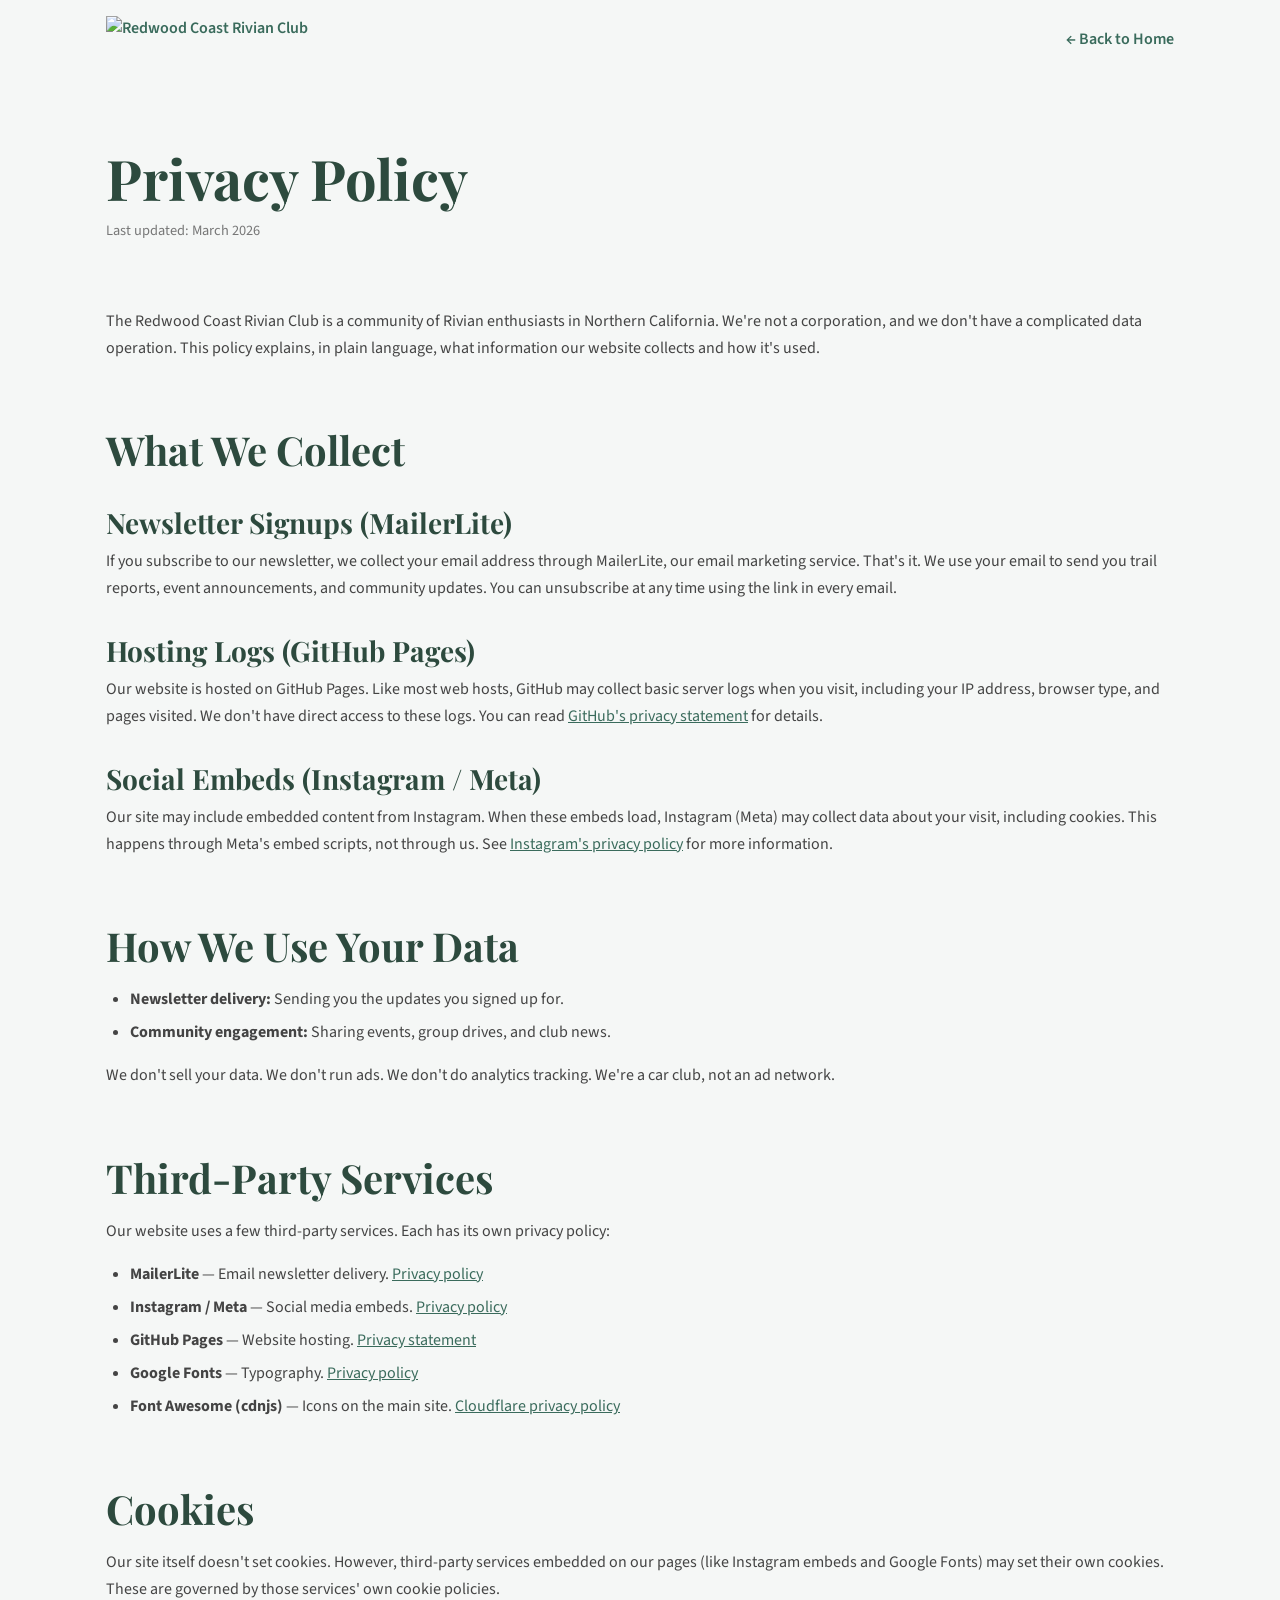
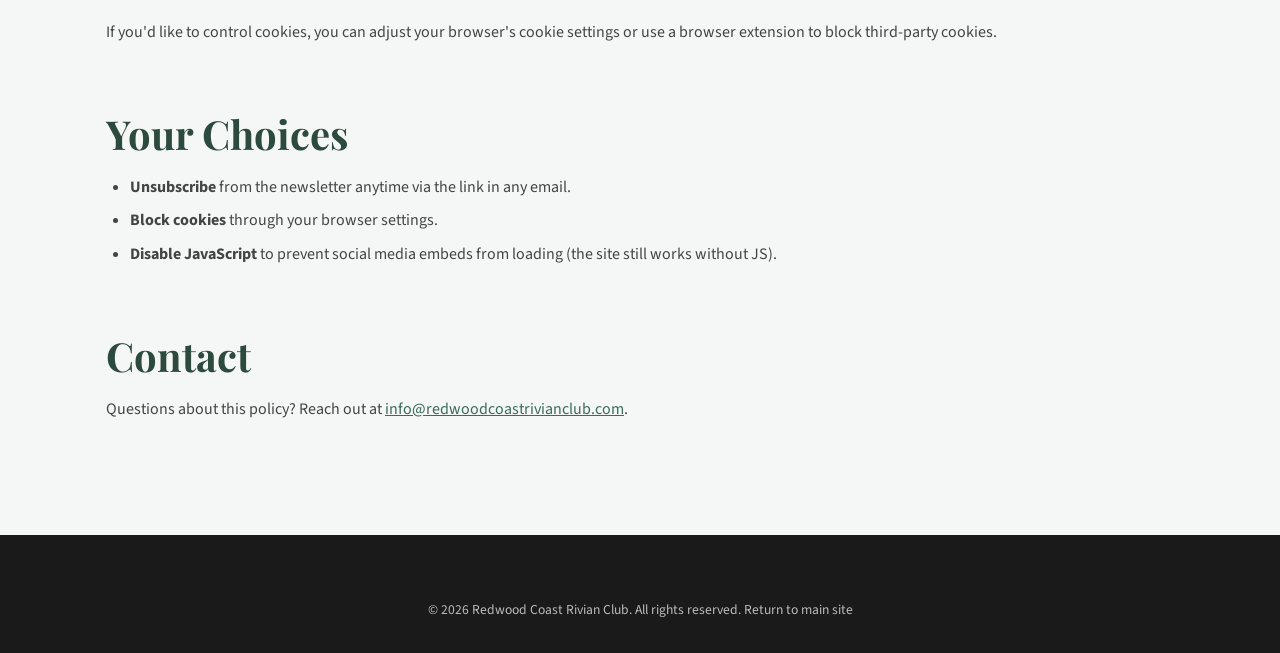
==== privacy.html @ cc13bd81 "feat: privacy policy page Co-Authored-By: Claude Opus 4.6 <noreply@anthropic.com>" ====
<!DOCTYPE html>
<html lang="en">
<head>
  <meta charset="UTF-8">
  <meta name="viewport" content="width=device-width, initial-scale=1.0">
  <title>Privacy Policy — Redwood Coast Rivian Club</title>
  <meta name="description" content="Privacy policy for the Redwood Coast Rivian Club website.">
  <link rel="preconnect" href="https://fonts.googleapis.com">
  <link rel="preconnect" href="https://fonts.gstatic.com" crossorigin>
  <link href="https://fonts.googleapis.com/css2?family=Playfair+Display:wght@400;700&family=Source+Sans+3:wght@400;600;700&display=swap" rel="stylesheet">
  <link rel="stylesheet" href="css/style.css">
  <style>
    /* Privacy page-specific layout */
    .privacy-nav {
      display: flex;
      align-items: center;
      justify-content: space-between;
      height: var(--nav-height);
    }
    .privacy-nav img {
      height: 48px;
      width: auto;
    }
    .privacy-nav a {
      font-weight: 600;
    }
    .privacy-body {
      padding-top: var(--space-lg);
      padding-bottom: var(--space-xl);
    }
    .privacy-body h1 {
      margin-bottom: var(--space-xs);
    }
    .privacy-body .last-updated {
      color: #777;
      font-size: 0.9rem;
      margin-bottom: var(--space-lg);
    }
    .privacy-body h2 {
      margin-top: var(--space-lg);
      margin-bottom: var(--space-sm);
    }
    .privacy-body h3 {
      margin-top: var(--space-md);
      margin-bottom: var(--space-xs);
    }
    .privacy-body p,
    .privacy-body li {
      color: #444;
      line-height: 1.7;
    }
    .privacy-body ul {
      list-style: disc;
      padding-left: 1.5rem;
      margin-bottom: var(--space-sm);
    }
    .privacy-body ul li {
      margin-bottom: 6px;
    }
    .privacy-body a {
      text-decoration: underline;
    }
  </style>
</head>
<body>

  <!-- Simplified Navigation -->
  <nav class="nav">
    <div class="container privacy-nav">
      <a href="index.html">
        <img src="images/logo.png" alt="Redwood Coast Rivian Club">
      </a>
      <a href="index.html">&larr; Back to Home</a>
    </div>
  </nav>

  <!-- Privacy Policy Content -->
  <main class="privacy-body">
    <div class="container">

      <h1>Privacy Policy</h1>
      <p class="last-updated">Last updated: March 2026</p>

      <p>The Redwood Coast Rivian Club is a community of Rivian enthusiasts in Northern California. We're not a corporation, and we don't have a complicated data operation. This policy explains, in plain language, what information our website collects and how it's used.</p>

      <h2>What We Collect</h2>

      <h3>Newsletter Signups (MailerLite)</h3>
      <p>If you subscribe to our newsletter, we collect your email address through MailerLite, our email marketing service. That's it. We use your email to send you trail reports, event announcements, and community updates. You can unsubscribe at any time using the link in every email.</p>

      <h3>Hosting Logs (GitHub Pages)</h3>
      <p>Our website is hosted on GitHub Pages. Like most web hosts, GitHub may collect basic server logs when you visit, including your IP address, browser type, and pages visited. We don't have direct access to these logs. You can read <a href="https://docs.github.com/en/site-policy/privacy-policies/github-general-privacy-statement" target="_blank" rel="noopener">GitHub's privacy statement</a> for details.</p>

      <h3>Social Embeds (Instagram / Meta)</h3>
      <p>Our site may include embedded content from Instagram. When these embeds load, Instagram (Meta) may collect data about your visit, including cookies. This happens through Meta's embed scripts, not through us. See <a href="https://privacycenter.instagram.com/policy" target="_blank" rel="noopener">Instagram's privacy policy</a> for more information.</p>

      <h2>How We Use Your Data</h2>
      <ul>
        <li><strong>Newsletter delivery:</strong> Sending you the updates you signed up for.</li>
        <li><strong>Community engagement:</strong> Sharing events, group drives, and club news.</li>
      </ul>
      <p>We don't sell your data. We don't run ads. We don't do analytics tracking. We're a car club, not an ad network.</p>

      <h2>Third-Party Services</h2>
      <p>Our website uses a few third-party services. Each has its own privacy policy:</p>
      <ul>
        <li><strong>MailerLite</strong> — Email newsletter delivery. <a href="https://www.mailerlite.com/legal/privacy-policy" target="_blank" rel="noopener">Privacy policy</a></li>
        <li><strong>Instagram / Meta</strong> — Social media embeds. <a href="https://privacycenter.instagram.com/policy" target="_blank" rel="noopener">Privacy policy</a></li>
        <li><strong>GitHub Pages</strong> — Website hosting. <a href="https://docs.github.com/en/site-policy/privacy-policies/github-general-privacy-statement" target="_blank" rel="noopener">Privacy statement</a></li>
        <li><strong>Google Fonts</strong> — Typography. <a href="https://policies.google.com/privacy" target="_blank" rel="noopener">Privacy policy</a></li>
        <li><strong>Font Awesome (cdnjs)</strong> — Icons on the main site. <a href="https://www.cloudflare.com/privacypolicy/" target="_blank" rel="noopener">Cloudflare privacy policy</a></li>
      </ul>

      <h2>Cookies</h2>
      <p>Our site itself doesn't set cookies. However, third-party services embedded on our pages (like Instagram embeds and Google Fonts) may set their own cookies. These are governed by those services' own cookie policies.</p>
      <p>If you'd like to control cookies, you can adjust your browser's cookie settings or use a browser extension to block third-party cookies.</p>

      <h2>Your Choices</h2>
      <ul>
        <li><strong>Unsubscribe</strong> from the newsletter anytime via the link in any email.</li>
        <li><strong>Block cookies</strong> through your browser settings.</li>
        <li><strong>Disable JavaScript</strong> to prevent social media embeds from loading (the site still works without JS).</li>
      </ul>

      <h2>Contact</h2>
      <p>Questions about this policy? Reach out at <a href="mailto:info@redwoodcoastrivianclub.com">info@redwoodcoastrivianclub.com</a>.</p>

    </div>
  </main>

  <!-- Footer -->
  <footer class="footer">
    <div class="container">
      <div class="footer-bottom" style="border-top: none; padding-top: 0;">
        <p>&copy; 2026 Redwood Coast Rivian Club. All rights reserved. <a href="index.html" style="color: rgba(255,255,255,0.7);">Return to main site</a></p>
      </div>
    </div>
  </footer>

</body>
</html>
---- css/style.css ----
/* ============================
   Redwood Coast Rivian Club
   PNW Nature Theme
   ============================ */

:root {
  /* Brand palette — Pacific Northwest Nature */
  --forest: #2D4A3E;
  --evergreen: #3A6B5C;
  --mist: #B8C9C0;
  --fog: #E8EDEA;
  --cloud: #F5F7F6;
  --bark: #8B6F4E;
  --white: #FFFFFF;
  --charcoal: #1A1A1A;

  /* Typography */
  --font-heading: 'Playfair Display', Georgia, serif;
  --font-body: 'Source Sans 3', -apple-system, BlinkMacSystemFont, sans-serif;

  /* Spacing */
  --space-xs: 8px;
  --space-sm: 16px;
  --space-md: 32px;
  --space-lg: 64px;
  --space-xl: 96px;

  /* Layout */
  --nav-height: 80px;
  --container-max: 1100px;

  /* Radius */
  --radius-sm: 6px;
  --radius-md: 12px;
  --radius-lg: 20px;

  /* Shadows */
  --shadow-sm: 0 2px 8px rgba(0,0,0,0.06);
  --shadow-md: 0 8px 24px rgba(0,0,0,0.10);
  --shadow-lg: 0 16px 48px rgba(0,0,0,0.14);
}

/* ============================
   Reset
   ============================ */

*,
*::before,
*::after {
  box-sizing: border-box;
  margin: 0;
  padding: 0;
}

html {
  scroll-behavior: smooth;
  scroll-padding-top: var(--nav-height);
}

body {
  font-family: var(--font-body);
  font-size: 1rem;
  line-height: 1.6;
  color: var(--charcoal);
  background-color: var(--cloud);
  -webkit-font-smoothing: antialiased;
  -moz-osx-font-smoothing: grayscale;
}

img {
  max-width: 100%;
  height: auto;
  display: block;
}

ul, ol {
  list-style: none;
}

a {
  color: var(--evergreen);
  text-decoration: none;
  transition: color 0.3s ease;
}

a:hover {
  color: var(--forest);
}

/* ============================
   Typography
   ============================ */

h1, h2, h3, h4, h5, h6 {
  font-family: var(--font-heading);
  font-weight: 700;
  line-height: 1.2;
  color: var(--forest);
}

h1 {
  font-size: clamp(2rem, 5vw, 3.5rem);
}

h2 {
  font-size: clamp(1.6rem, 4vw, 2.5rem);
}

h3 {
  font-size: clamp(1.25rem, 3vw, 1.75rem);
}

h4 {
  font-size: clamp(1.1rem, 2.5vw, 1.35rem);
}

h5 {
  font-size: clamp(1rem, 2vw, 1.15rem);
}

h6 {
  font-size: clamp(0.9rem, 1.5vw, 1rem);
}

p {
  margin-bottom: var(--space-sm);
}

/* ============================
   Layout Utilities
   ============================ */

.container {
  max-width: var(--container-max);
  margin-left: auto;
  margin-right: auto;
  padding-left: var(--space-sm);
  padding-right: var(--space-sm);
}

.section {
  padding-top: var(--space-xl);
  padding-bottom: var(--space-xl);
}

.section-header {
  text-align: center;
  margin-bottom: var(--space-lg);
}

.section-header h2 {
  margin-bottom: var(--space-xs);
}

.section-header p {
  font-size: 1.125rem;
  color: var(--evergreen);
  max-width: 600px;
  margin-left: auto;
  margin-right: auto;
}

/* ============================
   Buttons
   ============================ */

.btn {
  display: inline-block;
  padding: 14px 32px;
  border-radius: var(--radius-sm);
  font-family: var(--font-body);
  font-size: 1rem;
  font-weight: 600;
  text-align: center;
  cursor: pointer;
  border: 2px solid transparent;
  transition: all 0.3s ease;
}

.btn-primary {
  background-color: var(--evergreen);
  color: var(--white);
  border-color: var(--evergreen);
}

.btn-primary:hover {
  background-color: var(--forest);
  border-color: var(--forest);
  color: var(--white);
  transform: translateY(-2px);
  box-shadow: var(--shadow-md);
}

.btn-outline {
  background-color: transparent;
  color: var(--white);
  border-color: var(--white);
}

.btn-outline:hover {
  background-color: var(--white);
  color: var(--forest);
  transform: translateY(-2px);
  box-shadow: var(--shadow-md);
}

/* ============================
   Navigation
   ============================ */

.nav {
  position: sticky;
  top: 0;
  z-index: 1000;
  background: rgba(245, 247, 246, 0.85);
  backdrop-filter: blur(12px);
  -webkit-backdrop-filter: blur(12px);
  transition: background 0.3s ease, box-shadow 0.3s ease;
}

.nav.scrolled {
  background: rgba(245, 247, 246, 0.95);
  box-shadow: var(--shadow-sm);
}

.nav-inner {
  display: flex;
  align-items: center;
  justify-content: space-between;
  height: var(--nav-height);
}

.nav-logo img {
  height: 48px;
  width: auto;
}

.nav-menu {
  display: flex;
  align-items: center;
  gap: var(--space-lg);
}

.nav-links {
  display: flex;
  gap: 32px;
  align-items: center;
}

.nav-link {
  font-weight: 600;
  color: var(--charcoal);
  position: relative;
  font-size: 0.95rem;
  letter-spacing: 0.01em;
}

.nav-link::after {
  content: '';
  position: absolute;
  bottom: -4px;
  left: 0;
  width: 100%;
  height: 2px;
  background-color: var(--evergreen);
  transform: scaleX(0);
  transform-origin: right;
  transition: transform 0.3s ease;
}

.nav-link:hover {
  color: var(--evergreen);
}

.nav-link:hover::after {
  transform: scaleX(1);
  transform-origin: left;
}

.nav-social {
  display: flex;
  gap: 16px;
  font-size: 1.1rem;
}

.nav-social a {
  color: var(--charcoal);
  transition: color 0.3s ease, transform 0.3s ease;
}

.nav-social a:hover {
  color: var(--evergreen);
  transform: translateY(-1px);
}

/* Hamburger toggle */
.nav-toggle {
  display: none;
  flex-direction: column;
  justify-content: center;
  align-items: center;
  gap: 5px;
  width: 40px;
  height: 40px;
  background: none;
  border: none;
  cursor: pointer;
  padding: 0;
  z-index: 1001;
}

.nav-toggle span {
  display: block;
  width: 24px;
  height: 2px;
  background-color: var(--charcoal);
  border-radius: 2px;
  transition: transform 0.3s ease, opacity 0.3s ease;
}

.nav-toggle.active span:nth-child(1) {
  transform: translateY(7px) rotate(45deg);
  background-color: var(--white);
}

.nav-toggle.active span:nth-child(2) {
  opacity: 0;
}

.nav-toggle.active span:nth-child(3) {
  transform: translateY(-7px) rotate(-45deg);
  background-color: var(--white);
}

/* Mobile menu */
body.menu-open {
  overflow: hidden;
}

@media (max-width: 768px) {
  .nav-toggle {
    display: flex;
  }

  .nav-menu {
    position: fixed;
    inset: 0;
    background: var(--forest);
    flex-direction: column;
    justify-content: center;
    align-items: center;
    gap: var(--space-lg);
    opacity: 0;
    visibility: hidden;
    transition: opacity 0.4s ease, visibility 0.4s ease;
    z-index: 1000;
  }

  .nav-menu.active {
    opacity: 1;
    visibility: visible;
  }

  .nav-links {
    flex-direction: column;
    gap: var(--space-md);
    text-align: center;
  }

  .nav-link {
    font-size: 1.6rem;
    color: var(--white);
    opacity: 0;
    transform: translateY(20px);
    transition: opacity 0.4s ease, transform 0.4s ease, color 0.3s ease;
  }

  .nav-link::after {
    background-color: var(--white);
    bottom: -6px;
  }

  .nav-link:hover {
    color: var(--mist);
  }

  .nav-menu.active .nav-link {
    opacity: 1;
    transform: translateY(0);
  }

  .nav-menu.active li:nth-child(1) .nav-link { transition-delay: 0.1s; }
  .nav-menu.active li:nth-child(2) .nav-link { transition-delay: 0.15s; }
  .nav-menu.active li:nth-child(3) .nav-link { transition-delay: 0.2s; }
  .nav-menu.active li:nth-child(4) .nav-link { transition-delay: 0.25s; }

  .nav-social {
    gap: var(--space-md);
    font-size: 1.4rem;
  }

  .nav-social a {
    color: rgba(255, 255, 255, 0.7);
  }

  .nav-social a:hover {
    color: var(--white);
  }
}

/* ============================
   Hero Section
   ============================ */

.hero {
  position: relative;
  min-height: 100vh;
  min-height: 100svh;
  display: flex;
  align-items: center;
  justify-content: center;
  overflow: hidden;
  background: linear-gradient(135deg, #1a2f25 0%, #2D4A3E 30%, #3A6B5C 60%, #1e3a2f 100%);
}

/* Subtle texture overlay for depth */
.hero::before {
  content: '';
  position: absolute;
  inset: 0;
  background:
    radial-gradient(ellipse at 20% 50%, rgba(58, 107, 92, 0.3) 0%, transparent 60%),
    radial-gradient(ellipse at 80% 20%, rgba(184, 201, 192, 0.08) 0%, transparent 50%),
    radial-gradient(ellipse at 50% 80%, rgba(26, 47, 37, 0.4) 0%, transparent 60%);
  z-index: 1;
  pointer-events: none;
}

/* Mist-like floating glow */
.hero::after {
  content: '';
  position: absolute;
  top: -20%;
  right: -10%;
  width: 60%;
  height: 80%;
  background: radial-gradient(ellipse, rgba(184, 201, 192, 0.06) 0%, transparent 70%);
  z-index: 1;
  pointer-events: none;
}

.hero-overlay {
  position: absolute;
  inset: 0;
  background: linear-gradient(
    to bottom,
    rgba(26, 26, 26, 0.15) 0%,
    rgba(26, 26, 26, 0.05) 40%,
    rgba(26, 26, 26, 0.2) 100%
  );
  z-index: 2;
  pointer-events: none;
}

.hero-content {
  position: relative;
  z-index: 3;
  text-align: center;
  max-width: 800px;
  padding-top: var(--space-lg);
  padding-bottom: var(--space-lg);
}

.hero-title {
  color: var(--white);
  font-size: clamp(3rem, 8vw, 5.5rem);
  letter-spacing: -0.02em;
  margin-bottom: var(--space-md);
  line-height: 1.05;
}

.hero-subtitle {
  color: rgba(255, 255, 255, 0.85);
  font-size: clamp(1.1rem, 2.5vw, 1.35rem);
  margin-bottom: var(--space-lg);
  max-width: 550px;
  margin-left: auto;
  margin-right: auto;
  line-height: 1.6;
}

.hero-actions {
  display: flex;
  gap: var(--space-sm);
  justify-content: center;
  flex-wrap: wrap;
}

/* ============================
   About Section
   ============================ */

.about {
  background-color: var(--fog);
}

.about-grid {
  display: grid;
  grid-template-columns: repeat(3, 1fr);
  gap: var(--space-md);
}

.about-card {
  background: var(--white);
  padding: var(--space-lg) var(--space-md);
  border-radius: var(--radius-md);
  box-shadow: var(--shadow-sm);
  text-align: center;
  transition: transform 0.3s ease, box-shadow 0.3s ease;
}

.about-card:hover {
  transform: translateY(-4px);
  box-shadow: var(--shadow-md);
}

.about-card i {
  font-size: 2rem;
  color: var(--evergreen);
  margin-bottom: var(--space-sm);
  display: inline-flex;
  align-items: center;
  justify-content: center;
  width: 64px;
  height: 64px;
  border-radius: 50%;
  background: rgba(58, 107, 92, 0.1);
}

.about-card h3 {
  margin-bottom: var(--space-xs);
}

.about-card p {
  color: #555;
  margin-bottom: 0;
}

@media (max-width: 768px) {
  .about-grid {
    grid-template-columns: 1fr;
  }
}

/* ============================
   Events Section
   ============================ */

.events-grid {
  display: grid;
  gap: var(--space-md);
  grid-template-columns: repeat(auto-fit, minmax(320px, 1fr));
}

.event-card {
  display: flex;
  background: var(--white);
  border-radius: var(--radius-md);
  overflow: hidden;
  box-shadow: var(--shadow-sm);
  transition: transform 0.3s ease, box-shadow 0.3s ease;
}

.event-card:hover {
  transform: translateY(-4px);
  box-shadow: var(--shadow-md);
}

.event-date {
  display: flex;
  flex-direction: column;
  align-items: center;
  justify-content: center;
  min-width: 80px;
  padding: var(--space-sm);
  background: var(--bark);
  color: var(--white);
}

.event-month {
  font-size: 0.8rem;
  text-transform: uppercase;
  letter-spacing: 0.1em;
  font-weight: 600;
}

.event-day {
  font-size: 1.8rem;
  font-weight: 700;
  font-family: var(--font-heading);
  line-height: 1;
}

.event-details {
  padding: var(--space-md);
  flex: 1;
}

.event-details h3 {
  margin-bottom: var(--space-xs);
  color: var(--forest);
}

.event-location {
  font-size: 0.9rem;
  color: var(--bark);
  margin-bottom: var(--space-xs);
}

.event-location i {
  margin-right: 4px;
}

.event-desc {
  color: #555;
  font-size: 0.95rem;
  margin-bottom: var(--space-sm);
}

.event-link {
  font-weight: 600;
  color: var(--evergreen);
  display: inline-flex;
  align-items: center;
  gap: 6px;
}

.event-link i {
  transition: transform 0.3s ease;
}

.event-link:hover {
  color: var(--forest);
}

.event-link:hover i {
  transform: translateX(4px);
}

.events-empty {
  text-align: center;
  padding: var(--space-lg);
  color: #777;
}

.events-empty i {
  font-size: 2.5rem;
  margin-bottom: var(--space-sm);
  color: var(--mist);
}

@media (max-width: 480px) {
  .event-card {
    flex-direction: column;
  }

  .event-date {
    flex-direction: row;
    min-width: unset;
    gap: var(--space-xs);
    padding: var(--space-xs) var(--space-sm);
  }

  .event-day {
    font-size: 1.4rem;
  }
}

/* ============================
   Newsletter Section
   ============================ */

.newsletter {
  background: var(--forest);
  color: var(--white);
}

.newsletter-content {
  text-align: center;
  max-width: 600px;
  margin: 0 auto;
}

.newsletter h2 {
  color: var(--white);
}

.newsletter p {
  color: rgba(255, 255, 255, 0.8);
}

.newsletter-form {
  margin-top: var(--space-md);
}

.newsletter-placeholder {
  color: rgba(255, 255, 255, 0.6);
  font-style: italic;
}

/* ============================
   Join Section
   ============================ */

.join-content {
  text-align: center;
  max-width: 600px;
  margin: 0 auto var(--space-lg);
}

.join .btn-primary {
  font-size: 1.1rem;
  padding: 16px 40px;
}

.instagram-feed {
  max-width: 600px;
  margin: 0 auto;
}

/* ============================
   Footer
   ============================ */

.footer {
  background: var(--charcoal);
  color: rgba(255, 255, 255, 0.7);
  padding: var(--space-lg) 0 var(--space-md);
}

.footer-inner {
  display: grid;
  grid-template-columns: 2fr 1fr 1fr;
  gap: var(--space-lg);
  margin-bottom: var(--space-lg);
}

.footer-brand img {
  margin-bottom: var(--space-sm);
}

.footer-brand p {
  font-size: 0.85rem;
  line-height: 1.6;
  color: rgba(255, 255, 255, 0.5);
}

.footer-links {
  display: flex;
  flex-direction: column;
  gap: var(--space-xs);
}

.footer-links a {
  color: rgba(255, 255, 255, 0.7);
  transition: color 0.3s ease;
}

.footer-links a:hover {
  color: var(--white);
}

.footer-social {
  display: flex;
  gap: var(--space-sm);
  font-size: 1.2rem;
}

.footer-social a {
  color: rgba(255, 255, 255, 0.7);
  transition: color 0.3s ease, transform 0.3s ease;
}

.footer-social a:hover {
  color: var(--white);
  transform: translateY(-1px);
}

.footer-bottom {
  border-top: 1px solid rgba(255, 255, 255, 0.1);
  padding-top: var(--space-sm);
  text-align: center;
  font-size: 0.85rem;
}

.footer-bottom p {
  margin-bottom: 0;
}

@media (max-width: 768px) {
  .footer-inner {
    grid-template-columns: 1fr;
    text-align: center;
  }

  .footer-social {
    justify-content: center;
  }

  .footer-links {
    align-items: center;
  }
}

/* ============================
   Scroll-triggered Animations
   ============================ */

.animate-on-scroll {
  opacity: 0;
  transform: translateY(24px);
  transition: opacity 0.7s ease-out, transform 0.7s ease-out;
  will-change: transform, opacity;
}

.animate-on-scroll.is-visible {
  opacity: 1;
  transform: translateY(0);
}

/* Hero entrance animation */
@keyframes fadeInUp {
  from {
    opacity: 0;
    transform: translateY(30px);
  }
  to {
    opacity: 1;
    transform: translateY(0);
  }
}

.hero-title {
  animation: fadeInUp 1s ease-out 0.2s both;
}

.hero-subtitle {
  animation: fadeInUp 1s ease-out 0.4s both;
}

.hero-actions {
  animation: fadeInUp 1s ease-out 0.6s both;
}
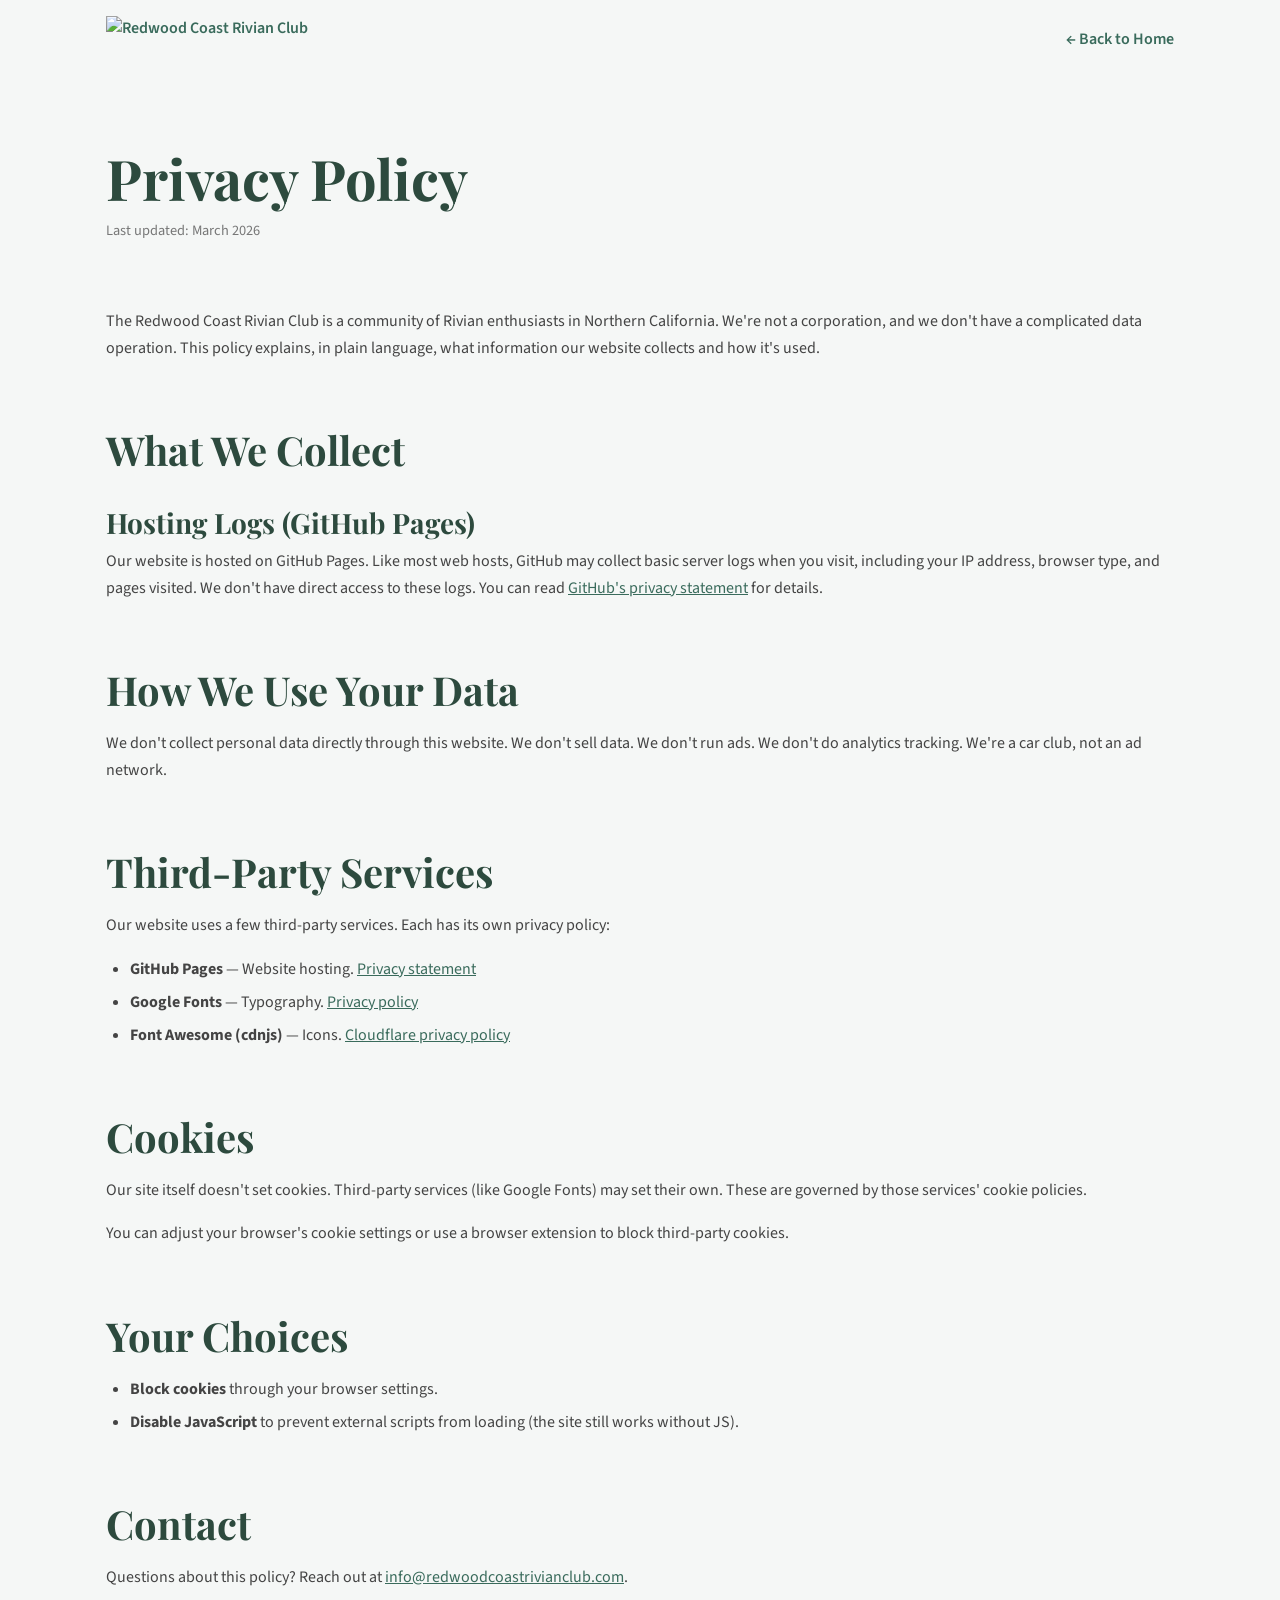
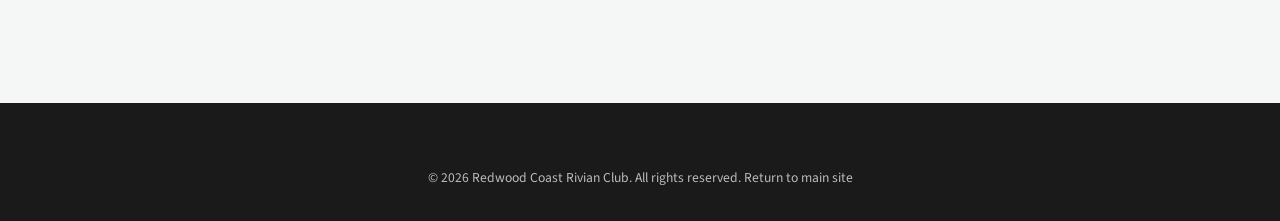
==== commit 4232619c: "feat: random hero images, remove newsletter and Instagram sections - Add hero image randomizer (pick" ====
--- a/privacy.html
+++ b/privacy.html
@@ -85,41 +85,28 @@
 
       <h2>What We Collect</h2>
 
-      <h3>Newsletter Signups (MailerLite)</h3>
-      <p>If you subscribe to our newsletter, we collect your email address through MailerLite, our email marketing service. That's it. We use your email to send you trail reports, event announcements, and community updates. You can unsubscribe at any time using the link in every email.</p>
-
       <h3>Hosting Logs (GitHub Pages)</h3>
       <p>Our website is hosted on GitHub Pages. Like most web hosts, GitHub may collect basic server logs when you visit, including your IP address, browser type, and pages visited. We don't have direct access to these logs. You can read <a href="https://docs.github.com/en/site-policy/privacy-policies/github-general-privacy-statement" target="_blank" rel="noopener">GitHub's privacy statement</a> for details.</p>
 
-      <h3>Social Embeds (Instagram / Meta)</h3>
-      <p>Our site may include embedded content from Instagram. When these embeds load, Instagram (Meta) may collect data about your visit, including cookies. This happens through Meta's embed scripts, not through us. See <a href="https://privacycenter.instagram.com/policy" target="_blank" rel="noopener">Instagram's privacy policy</a> for more information.</p>
-
       <h2>How We Use Your Data</h2>
-      <ul>
-        <li><strong>Newsletter delivery:</strong> Sending you the updates you signed up for.</li>
-        <li><strong>Community engagement:</strong> Sharing events, group drives, and club news.</li>
-      </ul>
-      <p>We don't sell your data. We don't run ads. We don't do analytics tracking. We're a car club, not an ad network.</p>
+      <p>We don't collect personal data directly through this website. We don't sell data. We don't run ads. We don't do analytics tracking. We're a car club, not an ad network.</p>
 
       <h2>Third-Party Services</h2>
       <p>Our website uses a few third-party services. Each has its own privacy policy:</p>
       <ul>
-        <li><strong>MailerLite</strong> — Email newsletter delivery. <a href="https://www.mailerlite.com/legal/privacy-policy" target="_blank" rel="noopener">Privacy policy</a></li>
-        <li><strong>Instagram / Meta</strong> — Social media embeds. <a href="https://privacycenter.instagram.com/policy" target="_blank" rel="noopener">Privacy policy</a></li>
         <li><strong>GitHub Pages</strong> — Website hosting. <a href="https://docs.github.com/en/site-policy/privacy-policies/github-general-privacy-statement" target="_blank" rel="noopener">Privacy statement</a></li>
         <li><strong>Google Fonts</strong> — Typography. <a href="https://policies.google.com/privacy" target="_blank" rel="noopener">Privacy policy</a></li>
-        <li><strong>Font Awesome (cdnjs)</strong> — Icons on the main site. <a href="https://www.cloudflare.com/privacypolicy/" target="_blank" rel="noopener">Cloudflare privacy policy</a></li>
+        <li><strong>Font Awesome (cdnjs)</strong> — Icons. <a href="https://www.cloudflare.com/privacypolicy/" target="_blank" rel="noopener">Cloudflare privacy policy</a></li>
       </ul>
 
       <h2>Cookies</h2>
-      <p>Our site itself doesn't set cookies. However, third-party services embedded on our pages (like Instagram embeds and Google Fonts) may set their own cookies. These are governed by those services' own cookie policies.</p>
-      <p>If you'd like to control cookies, you can adjust your browser's cookie settings or use a browser extension to block third-party cookies.</p>
+      <p>Our site itself doesn't set cookies. Third-party services (like Google Fonts) may set their own. These are governed by those services' cookie policies.</p>
+      <p>You can adjust your browser's cookie settings or use a browser extension to block third-party cookies.</p>
 
       <h2>Your Choices</h2>
       <ul>
-        <li><strong>Unsubscribe</strong> from the newsletter anytime via the link in any email.</li>
         <li><strong>Block cookies</strong> through your browser settings.</li>
-        <li><strong>Disable JavaScript</strong> to prevent social media embeds from loading (the site still works without JS).</li>
+        <li><strong>Disable JavaScript</strong> to prevent external scripts from loading (the site still works without JS).</li>
       </ul>
 
       <h2>Contact</h2>
--- a/css/style.css
+++ b/css/style.css
@@ -275,6 +275,14 @@
 .nav-link:hover::after {
   transform: scaleX(1);
   transform-origin: left;
+}
+
+.nav-link.active {
+  color: var(--evergreen);
+}
+
+.nav-link.active::after {
+  transform: scaleX(1);
 }
 
 .nav-social {
@@ -389,6 +397,14 @@
     transform: translateY(0);
   }
 
+  .nav-link.active {
+    color: var(--mist);
+  }
+
+  .nav-link.active::after {
+    background-color: var(--white);
+  }
+
   .nav-menu.active li:nth-child(1) .nav-link { transition-delay: 0.1s; }
   .nav-menu.active li:nth-child(2) .nav-link { transition-delay: 0.15s; }
   .nav-menu.active li:nth-child(3) .nav-link { transition-delay: 0.2s; }
@@ -559,7 +575,7 @@
 .events-grid {
   display: grid;
   gap: var(--space-md);
-  grid-template-columns: repeat(auto-fit, minmax(320px, 1fr));
+  grid-template-columns: repeat(auto-fit, minmax(280px, 1fr));
 }
 
 .event-card {
@@ -677,55 +693,18 @@
 }
 
 /* ============================
-   Newsletter Section
-   ============================ */
-
-.newsletter {
-  background: var(--forest);
-  color: var(--white);
-}
-
-.newsletter-content {
+   Join Section
+   ============================ */
+
+.join-content {
   text-align: center;
   max-width: 600px;
   margin: 0 auto;
 }
 
-.newsletter h2 {
-  color: var(--white);
-}
-
-.newsletter p {
-  color: rgba(255, 255, 255, 0.8);
-}
-
-.newsletter-form {
-  margin-top: var(--space-md);
-}
-
-.newsletter-placeholder {
-  color: rgba(255, 255, 255, 0.6);
-  font-style: italic;
-}
-
-/* ============================
-   Join Section
-   ============================ */
-
-.join-content {
-  text-align: center;
-  max-width: 600px;
-  margin: 0 auto var(--space-lg);
-}
-
 .join .btn-primary {
   font-size: 1.1rem;
   padding: 16px 40px;
-}
-
-.instagram-feed {
-  max-width: 600px;
-  margin: 0 auto;
 }
 
 /* ============================
